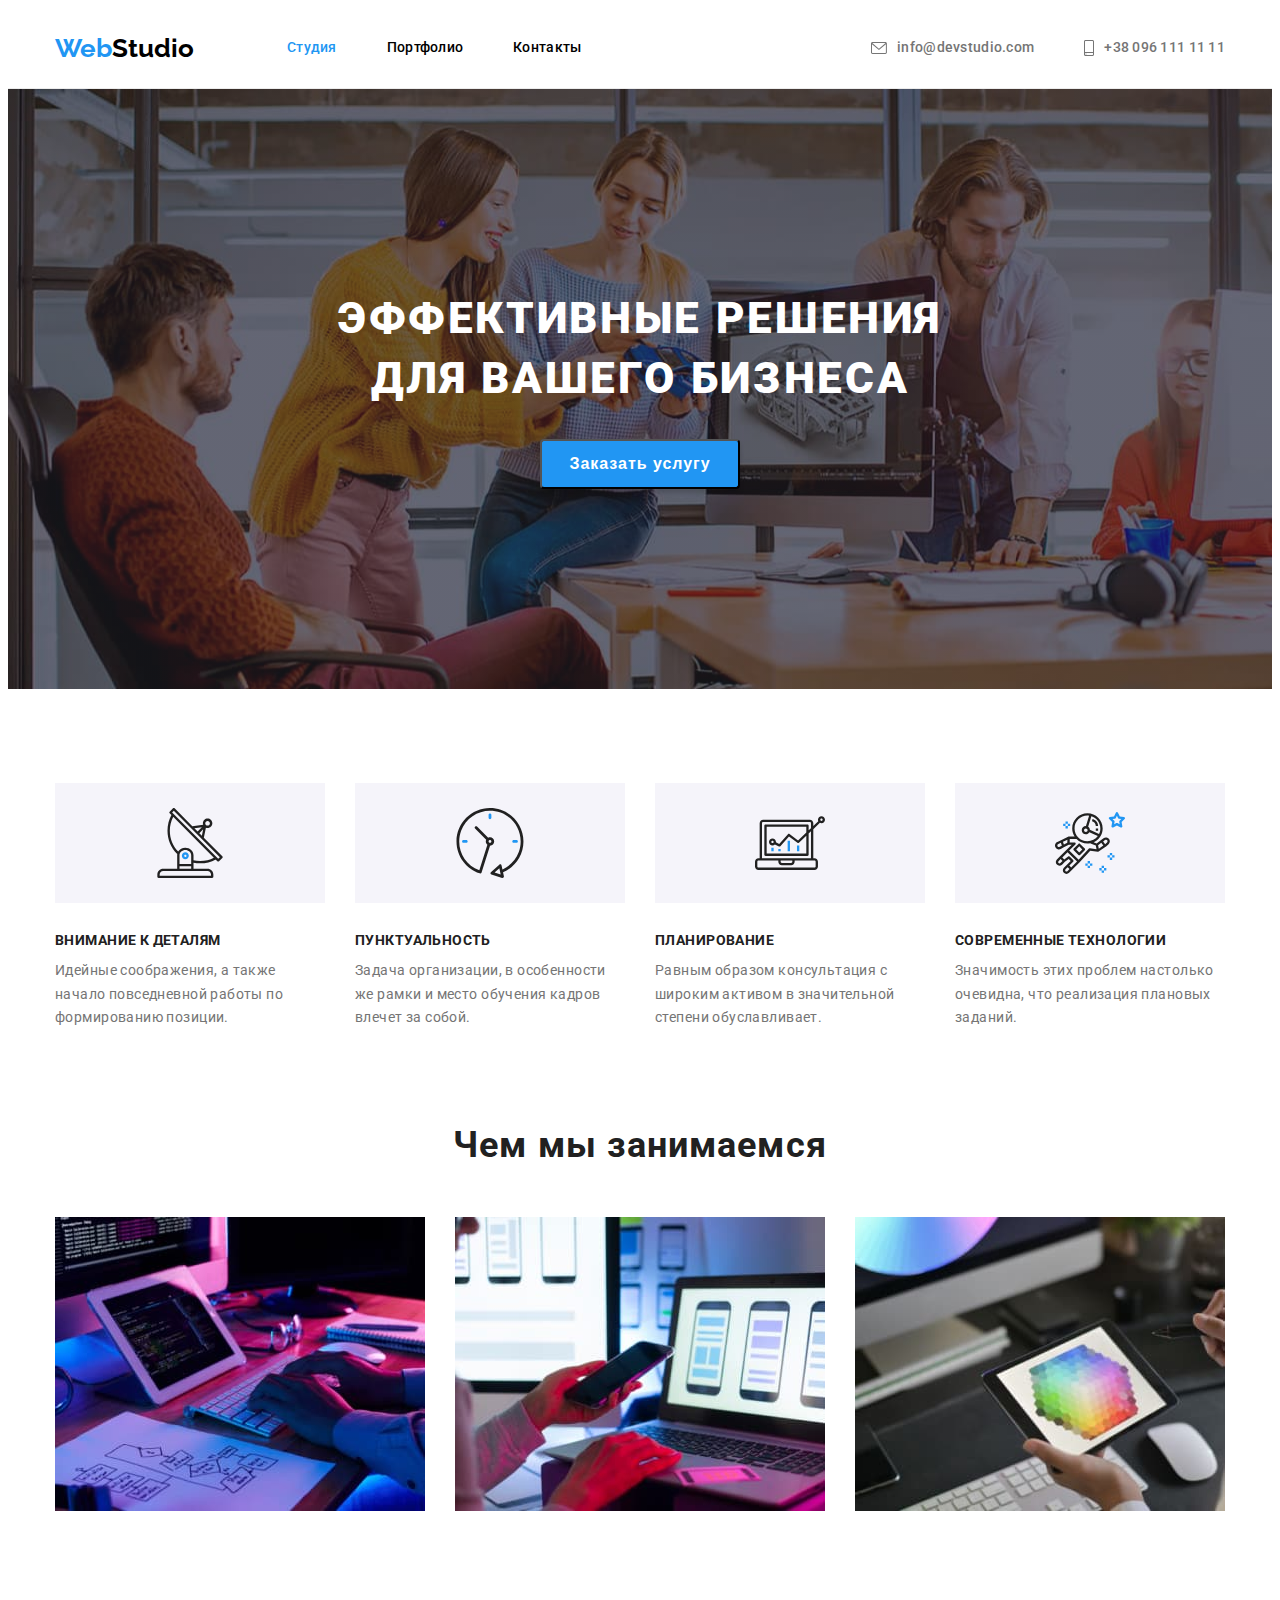
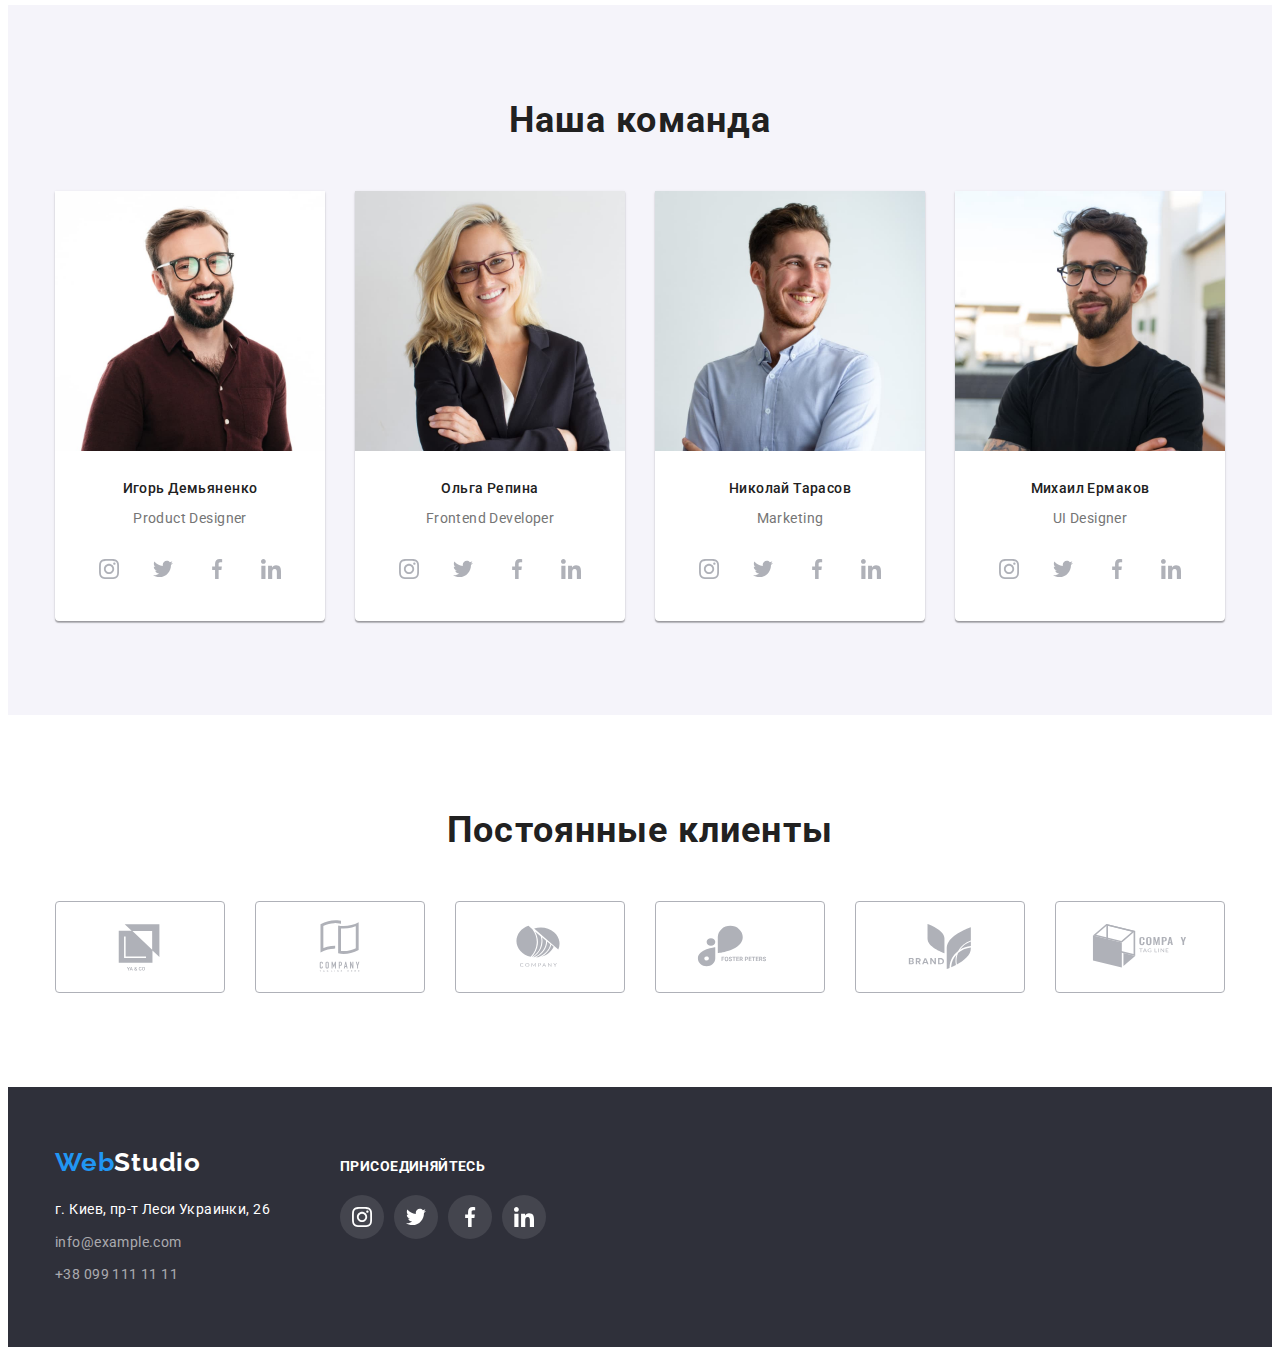
==== index.html @ 381bd341 "1" ====
<!DOCTYPE html>
<html lang="ru">
  <head>
    <meta charset="UTF-8" />
    <meta http-equiv="X-UA-Compatible" content="IE=edge" />
    <meta name="viewport" content="width=device-width, initial-scale=1.0" />
    <title>WebStudio</title>
    <!-- подключение  modern-normalize -->
    <link
      rel="stylesheet"
      href="https://cdnjs.cloudflare.com/ajax/libs/modern-normalize/1.1.0/modern-normalize.min.css"
      integrity="sha512-wpPYUAdjBVSE4KJnH1VR1HeZfpl1ub8YT/NKx4PuQ5NmX2tKuGu6U/JRp5y+Y8XG2tV+wKQpNHVUX03MfMFn9Q=="
      crossorigin="anonymous"
      referrerpolicy="no-referrer"
    />
    <!-- подключение css -->
    <link rel="stylesheet" href="./css/styles.css" />
    <!-- подключение шрифтов -->
    <link rel="preconnect" href="https://fonts.googleapis.com" />
    <link rel="preconnect" href="https://fonts.gstatic.com" crossorigin />
    <link
      href="https://fonts.googleapis.com/css2?family=Raleway:wght@700&family=Roboto:wght@400;500;700;900&display=swap"
      rel="stylesheet"
    />
  </head>
  <body>
    <!--Верхняя линия-->
    <header class="header">
      <div class="container">
        <nav class="header-nav">
          <a href="" class="header-logo link"><span class="header-web">Web</span>Studio</a>
          <ul class="list header-list">
            <li class="header-item">
              <a href="./index.html" class="link header-link current">Студия</a>
            </li>
            <li class="header-item">
              <a href="./portfolio.html" class="link header-link">Портфолио</a>
            </li>
            <li class="header-item">
              <a href="" class="link header-link">Контакты</a>
            </li>
          </ul>
        </nav>
        <!-- <div class="header-contact-list"> -->
        <ul class="header-list list header-contact-list">
          <li class="contact-item">
            <a href="mailto:info@devstudio.com" class="link header-contact">
              <svg class="tel-svg" width="16" height="12">
                <use href="./imeges/icons.svg#icon-envelope"></use>
              </svg>
              info@devstudio.com</a
            >
          </li>
          <li class="contact-item">
            <a href="tel:+380961111111" class="link header-contact">
              <svg class="tel-svg" width="10" height="16">
                <use href="./imeges/icons.svg#icon-smartphone"></use>
              </svg>
              +38 096 111 11 11</a
            >
          </li>
        </ul>
        <!-- </div> -->
      </div>
    </header>
    <main>
      <!--Герой-->
      <section class="hero">
        <div class="container">
          <h1 class="hero-title">Эффективные решения для вашего бизнеса</h1>
          <button type="button" class="button">Заказать услугу</button>
        </div>
      </section>

      <!--Принципы работы-->
      <section class="work-principles">
        <div class="container">
          <h2 class="section-title visually-hidden">Принципы работы</h2>
          <ul class="list">
            <li class="principles-item">
              <div class="principles-icon-box">
                <svg width="70" height="70">
                  <use href="./imeges/icons.svg#icon-antenna"></use>
                </svg>
              </div>
              <h3 class="secondary-title">Внимание к деталям</h3>
              <p class="section-text">
                Идейные соображения, а также начало повседневной работы по формированию позиции.
              </p>
            </li>
            <li class="principles-item">
              <div class="principles-icon-box">
                <svg width="70" height="70">
                  <use href="./imeges/icons.svg#icon-clock"></use>
                </svg>
              </div>
              <h3 class="secondary-title">Пунктуальность</h3>
              <p class="section-text">
                Задача организации, в особенности же рамки и место обучения кадров влечет за собой.
              </p>
            </li>
            <li class="principles-item">
              <div class="principles-icon-box">
                <svg width="70" height="70">
                  <use href="./imeges/icons.svg#icon-diagram"></use>
                </svg>
              </div>
              <h3 class="secondary-title">Планирование</h3>
              <p class="section-text">
                Равным образом консультация с широким активом в значительной степени обуславливает.
              </p>
            </li>
            <li class="principles-item">
              <div class="principles-icon-box">
                <svg width="70" height="70">
                  <use href="./imeges/icons.svg#icon-astronaut"></use>
                </svg>
              </div>
              <h3 class="secondary-title">Современные технологии</h3>
              <p class="section-text">
                Значимость этих проблем настолько очевидна, что реализация плановых заданий.
              </p>
            </li>
          </ul>
        </div>
      </section>
      <!--Чем мы занимаемся-->
      <section class="activity">
        <div class="container">
          <h2 class="section-title">Чем мы занимаемся</h2>
          <ul class="list">
            <li class="activity-item">
              <img src="./imeges/box1.jpg" alt="Разработка сайтов" width="370" />
            </li>
            <li class="activity-item">
              <img src="./imeges/box2.jpg" alt="Оптимизация" width="370" />
            </li>
            <li class="activity-item">
              <img src="./imeges/box3.jpg" alt="Подбор цвета" width="370" />
            </li>
          </ul>
        </div>
      </section>
      <!--Наша команда-->
      <section class="team">
        <div class="container">
          <h2 class="section-title">Наша команда</h2>
          <ul class="list team-list">
            <li class="team-item">
              <img
                src="./imeges/img_igor.jpg"
                alt="Игорь Демьяненко"
                class="team-img"
                width="270"
              />
              <div class="team-text">
                <h3 class="secondary-title">Игорь Демьяненко</h3>
                <p class="section-text">Product Designer</p>
                <ul class="list social-list">
                  <li class="social-item">
                    <a href="" class="link social-link">
                      <svg class="svg-social" width="20" height="20">
                        <use href="./imeges/icons.svg#icon-instagram"></use>
                      </svg>
                    </a>
                  </li>
                  <li class="social-item">
                    <a href="" class="link social-link">
                      <svg class="svg-social" width="20" height="20">
                        <use href="./imeges/icons.svg#icon-twitter"></use>
                      </svg>
                    </a>
                  </li>
                  <li class="social-item">
                    <a href="" class="link social-link">
                      <svg class="svg-social" width="20" height="20">
                        <use href="./imeges/icons.svg#icon-facebook"></use>
                      </svg>
                    </a>
                  </li>
                  <li class="social-item">
                    <a href="" class="link social-link">
                      <svg class="svg-social" width="20" height="20">
                        <use href="./imeges/icons.svg#icon-linkedin"></use>
                      </svg>
                    </a>
                  </li>
                </ul>
              </div>
              <div class="social-wrap">
                
              </div>
            </li>
            <li class="team-item">
              <img src="./imeges/img_olga.jpg" alt="Ольга Репина" class="team-img" width="270" />
              <div class="team-text">
                <h3 class="secondary-title">Ольга Репина</h3>
                <p class="section-text">Frontend Developer</p>
                <ul class="list social-list">
                  <li class="social-item">
                    <a href="" class="link social-link">
                      <svg class="svg-social" width="20" height="20">
                        <use href="./imeges/icons.svg#icon-instagram"></use>
                      </svg>
                    </a>
                  </li>
                  <li class="social-item">
                    <a href="" class="link social-link">
                      <svg class="svg-social" width="20" height="20">
                        <use href="./imeges/icons.svg#icon-twitter"></use>
                      </svg>
                    </a>
                  </li>
                  <li class="social-item">
                    <a href="" class="link social-link">
                      <svg class="svg-social" width="20" height="20">
                        <use href="./imeges/icons.svg#icon-facebook"></use>
                      </svg>
                    </a>
                  </li>
                  <li class="social-item">
                    <a href="" class="link social-link">
                      <svg class="svg-social" width="20" height="20">
                        <use href="./imeges/icons.svg#icon-linkedin"></use>
                      </svg>
                    </a>
                  </li>
                </ul>
              </div>
              <!-- <div class="social-wrap"> -->
                
              <!-- </div> -->
            </li>
            <li class="team-item">
              <img
                src="./imeges/img_nikolay.jpg"
                alt="Николай Тарасов"
                class="team-img"
                width="270"
              />
              <div class="team-text">
                <h3 class="secondary-title">Николай Тарасов</h3>
                <p class="section-text">Marketing</p>
                <ul class="list social-list">
                  <li class="social-item">
                    <a href="" class="link social-link">
                      <svg class="svg-social" width="20" height="20">
                        <use href="./imeges/icons.svg#icon-instagram"></use>
                      </svg>
                    </a>
                  </li>
                  <li class="social-item">
                    <a href="" class="link social-link">
                      <svg class="svg-social" width="20" height="20">
                        <use href="./imeges/icons.svg#icon-twitter"></use>
                      </svg>
                    </a>
                  </li>
                  <li class="social-item">
                    <a href="" class="link social-link">
                      <svg class="svg-social" width="20" height="20">
                        <use href="./imeges/icons.svg#icon-facebook"></use>
                      </svg>
                    </a>
                  </li>
                  <li class="social-item">
                    <a href="" class="link social-link">
                      <svg class="svg-social" width="20" height="20">
                        <use href="./imeges/icons.svg#icon-linkedin"></use>
                      </svg>
                    </a>
                  </li>
                </ul>
              </div>
              <!-- <div class="social-wrap"> -->
                
              <!-- </div> -->
            </li>
            <li class="team-item">
              <img
                src="./imeges/img_mihail.jpg"
                alt="Михаил Ермаков"
                class="team-img"
                width="270"
              />
              <div class="team-text">
                <h3 class="secondary-title">Михаил Ермаков</h3>
                <p class="section-text">UI Designer</p>
                <ul class="list social-list">
                  <li class="social-item">
                    <a href="" class="link social-link">
                      <svg class="svg-social" width="20" height="20">
                        <use href="./imeges/icons.svg#icon-instagram"></use>
                      </svg>
                    </a>
                  </li>
                  <li class="social-item">
                    <a href="" class="link social-link">
                      <svg class="svg-social" width="20" height="20">
                        <use href="./imeges/icons.svg#icon-twitter"></use>
                      </svg>
                    </a>
                  </li>
                  <li class="social-item">
                    <a href="" class="link social-link">
                      <svg class="svg-social" width="20" height="20">
                        <use href="./imeges/icons.svg#icon-facebook"></use>
                      </svg>
                    </a>
                  </li>
                  <li class="social-item">
                    <a href="" class="link social-link">
                      <svg class="svg-social" width="20" height="20">
                        <use href="./imeges/icons.svg#icon-linkedin"></use>
                      </svg>
                    </a>
                  </li>
                </ul>
              </div>
              <!-- <div class="social-wrap"> -->
                
              <!-- </div> -->
            </li>
          </ul>
        </div>
      </section>

      <!-- Постоянные клиенты -->

      <section class="clients">
        <div class="container">
        <h2 class="section-title">Постоянные клиенты</h3>
          <ul class="clients-list list">
            <li class="clients-item">
            <a href="" class="link clients-link">
              <svg class="clients-icon" width="106" height="60">
                <use href='./imeges/icons.svg#icon-logo1'></use>

              </svg>
            </a>
          </li>
          <li class="clients-item">
            <a href="" class="link clients-link">
              <svg class="clients-icon" width="106" height="60">
                <use href='./imeges/icons.svg#icon-logo2'></use>

              </svg>
            </a>
          </li>
          <li class="clients-item">
            <a href="" class="link clients-link">
              <svg class="clients-icon" width="106" height="60">
                <use href='./imeges/icons.svg#icon-logo3'></use>

              </svg>
            </a>
          </li>
          <li class="clients-item">
            <a href="" class="link clients-link">
              <svg class="clients-icon" width="106" height="60">
                <use href='./imeges/icons.svg#icon-logo4'></use>

              </svg>
            </a>
          </li>
          <li class="clients-item">
            <a href="" class="link clients-link">
              <svg class="clients-icon" width="106" height="60">
                <use href='./imeges/icons.svg#icon-logo5'></use>

              </svg>
            </a>
          </li>
          <li class="clients-item">
            <a href="" class="link clients-link">
              <svg class="clients-icon" width="106" height="60">
                <use href='./imeges/icons.svg#icon-logo6'></use>

              </svg>
            </a>
          </li>
        </ul>
      </div>
        </section>
    </main>


    <!--Футер-->
    <footer class="footer">
      <div class="container">
        <div>
        <a href="" class="footer-logo link"><span class="header-web">Web</span>Studio</a>
        <address class="footer-address">
          <ul class="list">
            <li class="footer-item">
              <a
                class="link footer-address"
                href="https://goo.gl/maps/mXZvtL3YNKknpCyy6"
                target="_blank"
                rel="noopener noreferrer"
                >г. Киев, пр-т Леси Украинки, 26</a
              >
            </li>
            <li class="footer-item">
              <a href="mailto:info@example.com" class="link footer-contact">info@example.com</a>
            </li>
            <li class="footer-item">
              <a href="tel:+380991111111" class="link footer-contact">+38 099 111 11 11</a>
            </li>
          </ul>
        </address>
        </div>
        <div class="footer-social">
          <h3 class="secondary-title">присоединяйтесь</h3>
          <ul class="list footer-social-list">
            <li class="footer-social-item">
              <a href="" class="footer-social-link link">
                <svg class="footer-svg" width="20" height="20" >
                  <use href="./imeges/icons.svg#icon-instagram">
                  </use>
                </svg>
              </a>
            </li>
            <li class="footer-social-item">
              <a href="" class="footer-social-link link">
                <svg class="footer-svg" width="20" height="20" >
                  <use href="./imeges/icons.svg#icon-twitter">
                  </use>
                </svg>
              </a>
            </li>
            <li class="footer-social-item">
              <a href="" class="footer-social-link link">
                <svg class="footer-svg" width="20" height="20" >
                  <use href="./imeges/icons.svg#icon-facebook">
                  </use>
                </svg>
              </a>
            </li>
            <li class="footer-social-item">
              <a href="" class="footer-social-link link">
                <svg class="footer-svg" width="20" height="20" >
                  <use href="./imeges/icons.svg#icon-linkedin">
                  </use>
                </svg>
              </a>
            </li>
          </ul>
        </div>
      </div>
    </footer>
  </body>
</html>
---- css/styles.css ----
* {
  box-sizing: border-box;
}

:root {
  --title-color-text: #212121;
  --primery-color-text: #757575;
  --color-prime: #000000;
  --color-hover: #2196f3;
}

body {
  font-family: 'Roboto', sans-serif;
}

p,
h1,
h2,
h3,
h4,
h5,
h6 {
  margin: 0;
}

ul {
  margin: 0;
  padding: 0;
}

button {
  cursor: pointer;
}

img {
  display: block;
}

.list {
  list-style: none;
}

.link {
  text-decoration: none;
}

.visually-hidden {
  position: absolute;
  white-space: nowrap;
  width: 1px;
  height: 1px;
  overflow: hidden;
  border: 0;
  padding: 0;
  clip: rect(0 0 0 0);
  clip-path: inset(50%);
  margin: -1px;
}

.container {
  width: 1200px;
  padding-left: 15px;
  padding-right: 15px;
  margin: 0 auto;
  /* outline: 2px solid red; */
}

/* Цвет заголовка секции  #757575  */
/* Цвет дополнительного текста #212121 */
/* Цвет фона белый  */

.list {
  list-style: none;
}
.link {
  text-decoration: none;
}
/* ----------------------------header------------------ */
.header .container {
  display: flex;
  align-items: center;
}
.header {
  border-bottom: 1px solid #ececec;
}
.header-nav {
  display: flex;
  align-items: center;
}
.header-nav .header-logo {
  margin-right: 93px;
  font-family: 'Raleway', sans-serif;
  font-weight: 700;
  font-size: 26px;
  line-height: 1.19;
  color: var(--color-prime);
}
.header-web {
  color: #2196f3;
}
.header-list {
  display: flex;
  font-weight: 500;
  font-size: 14px;
  line-height: 1.14;
  letter-spacing: 0.02em;
}
.header-item:not(:last-child) {
  margin-right: 50px;
}
.tel-svg {
  margin-right: 10px;
  align-items: center;
}
.header-contact {
  display: flex;
  align-items: center;
  color: var(--primery-color-text);
  font-weight: 500;
  font-size: 14px;
  line-height: 1.14;
  letter-spacing: 0.02em;
  fill: #757575;
  padding-top: 32px;
  padding-bottom: 32px;
}
.header-contact-list {
  display: flex;
  margin-left: auto;
  align-items: center;
}
.contact-item:nth-child(1) {
  margin-right: 50px;
}
.header-nav .header-list .current {
  color: var(--color-hover);
}
.header-link {
  display: block;
  padding-top: 32px;
  padding-bottom: 32px;
  color: var(--color-prime);
}
.header-link:hover,
.header-link:focus,
.header-contact:hover,
.header-contact:focus,
.tel-svg:hover {
  color: var(--color-hover);
  fill: var(--color-hover);
}

/*------------------------ HERO---------------- */
.hero {
  max-width: 1600px;
  /* background-color: #2f303a; */
  padding-top: 200px;
  padding-bottom: 200px;
  text-align: center;
  margin: 0 auto;
  /* background: rgba(47, 48, 58, 0.4); */
  background-image: linear-gradient(to top, rgba(47, 48, 58, 0.4), rgba(47, 48, 58, 0.4)),
    url(../imeges/Img.jpg);
}

.hero .hero-title {
  color: white;
  font-family: Roboto;
  font-weight: 900;
  font-size: 44px;
  line-height: 1.36;
  letter-spacing: 0.06em;
  text-transform: uppercase;
  text-align: center;
  margin: 0 auto 30px auto;
  max-width: 696px;
}

.button {
  box-shadow: 0px 4px 4px rgba(0, 0, 0, 0.15);
  border-radius: 4px;
  width: 200px;
  height: 50px;
  color: white;
  background-color: var(--color-hover);
  font-weight: 700;
  font-size: 16px;
  line-height: 1.875;
  letter-spacing: 0.06em;
}
.hero .button:hover,
.hero .button:focus {
  background-color: #188ce8;
}

/* ---------------------SECTION--------------- */
.section-title {
  color: var(--title-color-text);
  font-weight: 700;
  font-size: 36px;
  line-height: 1.17;
  letter-spacing: 0.03em;
  text-align: center;
  margin-bottom: 50px;
}
.work-principles .secondary-title {
  font-weight: 700;
  text-transform: uppercase;
  margin-bottom: 10px;
}
.secondary-title {
  color: var(--title-color-text);
  font-weight: 500;
  font-size: 14px;
  line-height: 1.14;
  letter-spacing: 0.03em;
  /* text-transform: uppercase; */
}
.section-text {
  color: var(--primery-color-text);
  font-weight: 400;
  font-size: 14px;
  line-height: 1.71;
  letter-spacing: 0.03em;
}

/* ----------------Принципы работы----------- */
.work-principles {
  padding-top: 94px;
}
.principles-icon-box {
  display: flex;
  align-items: center;
  justify-content: center;
  width: 270px;
  height: 120px;
  background-color: #f5f4fa;
  /* text-align: center;
  padding-top: 25px;
  padding-bottom: 25px; */
  /* filter: drop-shadow(0px 4px 4px rgba(0, 0, 0, 0.25)); */
  margin-bottom: 30px;
}

.work-principles .list {
  display: flex;
  margin-right: -30px;
}
.activity .section-title {
  margin-bottom: 50px;
}
.principles-item {
  width: 270px;
  margin-right: 30px;
}
/* ------------Чем мы занимаемся----------- */
.activity {
  padding-top: 94px;
  padding-bottom: 94px;
}
.activity .list {
  display: flex;

  /* margin-right: -30px; */
}
.activity-item:not(:last-child) {
  margin-right: 30px;
}
/* ------------Наша команда----------- */
.team {
  background-color: #f5f4fa;
  padding-top: 94px;
  padding-bottom: 94px;
}
.team .section-title {
  margin-bottom: 50px;
}
.team-list {
  display: flex;
  margin-right: -30px;
}

.team-item {
  margin-right: 30px;
  background-color: #fff;
  /* padding-bottom: 30px; */
  box-shadow: 0px 1px 3px rgba(0, 0, 0, 0.12), 0px 1px 1px rgba(0, 0, 0, 0.14),
    0px 2px 1px rgba(0, 0, 0, 0.2);
  border-radius: 0px 0px 4px 4px;
}
.team-text {
  padding: 30px 20px 30px 20px;
  text-align: center;
}
.team .secondary-title {
  margin-bottom: 10px;
}
.team .section-text {
  margin-bottom: 16px;
  /* text-align: center; */
  /* margin-bottom: 30px; */
}
.social-list {
  display: flex;
  align-items: center;
  justify-content: center;
}

.social-link {
  display: flex;
  align-items: center;
  justify-content: center;
  width: 44px;
  height: 44px;
  color: #afb1b8;
}
.svg-social {
  fill: currentColor;
}

.social-link:hover,
.social-link:focus {
  background-color: var(--color-hover);
  width: 44px;
  height: 44px;
  border-radius: 50%;
  cursor: pointer;
  color: #ffffff;
}

.social-item {
  display: flex;
  align-items: center;
  justify-content: center;
}
.social-item + .social-item {
  margin-left: 10px;
}

/* .social-list {
  display: flex;
  align-items: center;
  justify-content: center;
  /* background-color: #2f303a;} */

/*
.social-link {
  display: block;
  width: 44px;
  height: 44px;
  padding: 12px 12px;
  border-radius: 50%;
}
.svg-social {
  fill: #afb1b8;
}
.social-link:hover,
.social-link:focus,
.svg-social:hover {
  background-color: var(--color-hover);
  fill: var(--color-prime);
} */
/* --------------------Постоянные клиенты #afb1b8 ------------ */
.clients {
  padding-top: 94px;
  padding-bottom: 94px;
}
.clients-list {
  display: flex;
}
.clients-link {
  display: flex;
  align-items: center;
  justify-content: center;
  width: 170px;
  height: 92px;
  border: 1px solid #afb1b8;
  border-radius: 4px;
  color: #afb1b8;
}
.clients-icon {
  fill: currentColor;
}
.clients-item + .clients-item {
  margin-left: 30px;
}
.clients-link:hover {
  color: var(--color-hover);
  /* filter: drop-shadow(0px 4px 4px rgba(0, 0, 0, 0.25)); */
  border: 1px solid #2196f3;
}

/* -------------------- FOOTER------------ */
.footer {
  /* display: flex; */
  /* flex-direction: row; */
  background: #2f303a;
  padding-top: 60px;
  padding-bottom: 60px;
}
.footer .container {
  display: flex;
  align-items: baseline;
}
.footer-logo {
  display: block;
  color: #ffffff;
  font-family: Raleway;
  font-weight: 700;
  font-size: 26px;
  line-height: 1.19;
  letter-spacing: 0.03em;
  margin-bottom: 20px;
}

.footer-address {
  color: #ffffff;
  font-style: normal;
  font-weight: 400;
  font-size: 14px;
  line-height: 1.71;
  letter-spacing: 0.03em;
  /* margin-bottom: 9px; */
}
.footer-item:not(:last-child) {
  margin-bottom: 9px;
}

.footer-contact {
  font-weight: 400;
  font-size: 14px;
  line-height: 1.71;
  letter-spacing: 0.03em;
  color: rgba(255, 255, 255, 0.6);
}
.footer-social {
  margin-left: 70px;
}
.footer-social .secondary-title {
  color: #ffffff;
  font-weight: 700;
  text-transform: uppercase;
  margin-bottom: 20px;
}
.footer-social-list {
  display: flex;
}
.footer-social-link {
  display: flex;
  width: 44px;
  height: 44px;
  background: rgba(255, 255, 255, 0.1);
  border-radius: 50%;
  align-items: center;
  justify-content: center;
  color: #ffffff;
}
.footer-social-item + .footer-social-item {
  margin-left: 10px;
}
.footer-social-link:hover,
.footer-social-link:focus {
  background-color: var(--color-hover);
}
.footer-svg {
  fill: currentColor;
}

/* ------------Portfolio--------- */

/* ---------FILTER BUTTONS------------ */
.gallery {
  padding-top: 94px;
  padding-bottom: 94px;
}

.btn {
  font-family: inherit;
  background-color: #f5f4fa;
  color: var(--title-color-text);
  font-weight: 500;
  font-size: 16px;
  line-height: 1.63;
  letter-spacing: 0.03em;
  border-radius: 4px;
  border: none;
  padding: 6px 22px;
}
.filter-item:not(:last-child) {
  margin-right: 8px;
}
.filter-list {
  display: flex;
  margin-bottom: 50px;
  justify-content: center;
}

.btn:hover,
.btn:focus {
  background-color: var(--color-hover);
  color: #ffffff;
  box-shadow: 0px 3px 1px rgba(0, 0, 0, 0.1), 0px 1px 2px rgba(0, 0, 0, 0.08),
    0px 2px 2px rgba(0, 0, 0, 0.12);
}

/* -----------Галерея----------------- */

.filter-title {
  color: var(--title-color-text);
  font-weight: 700;
  font-size: 18px;
  line-height: 2;
  letter-spacing: 0.06em;

  margin-bottom: 4px;
}
.filter-text {
  color: var(--primery-color-text);
  font-style: 400;
  font-size: 16px;
  line-height: 1.86;
  letter-spacing: 0.03em;
}
.gallery-text {
  padding: 20px 24px;
  border-right: 1px solid #eeeeee;
  border-bottom: 1px solid #eeeeee;
  border-left: 1px solid #eeeeee;
}
.gallery-item {
  margin-right: 30px;
  margin-bottom: 30px;
  background: #ffffff;
  flex-basis: calc((100% - 90px) / 3);
}
.gallery-link {
  display: block;
}
.gallery-link:hover,
.gallery-link:focus {
  box-shadow: 0px 1px 1px rgba(0, 0, 0, 0.12), 0px 4px 4px rgba(0, 0, 0, 0.06),
    1px 4px 6px rgba(0, 0, 0, 0.16);
}
.gallery-list {
  display: flex;
  flex-wrap: wrap;
  margin-right: -30px;
  margin-bottom: -30px;
}
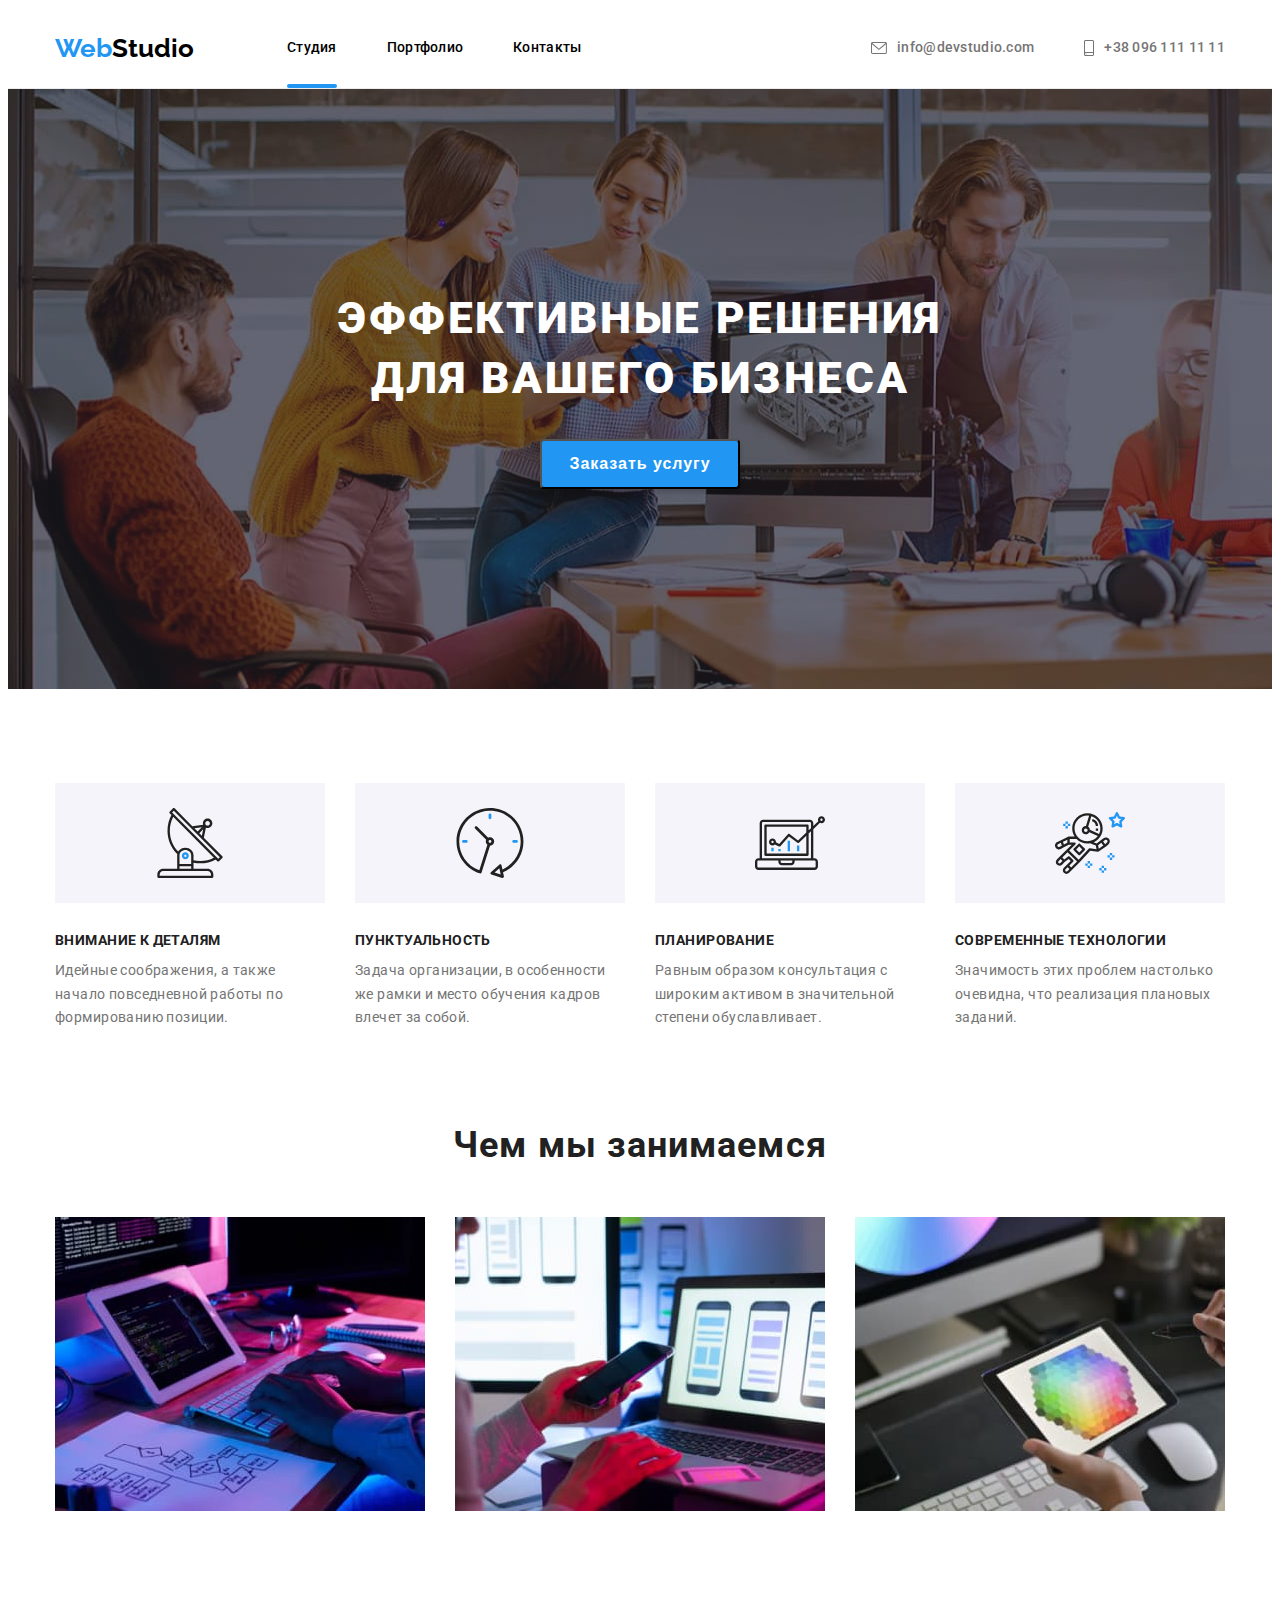
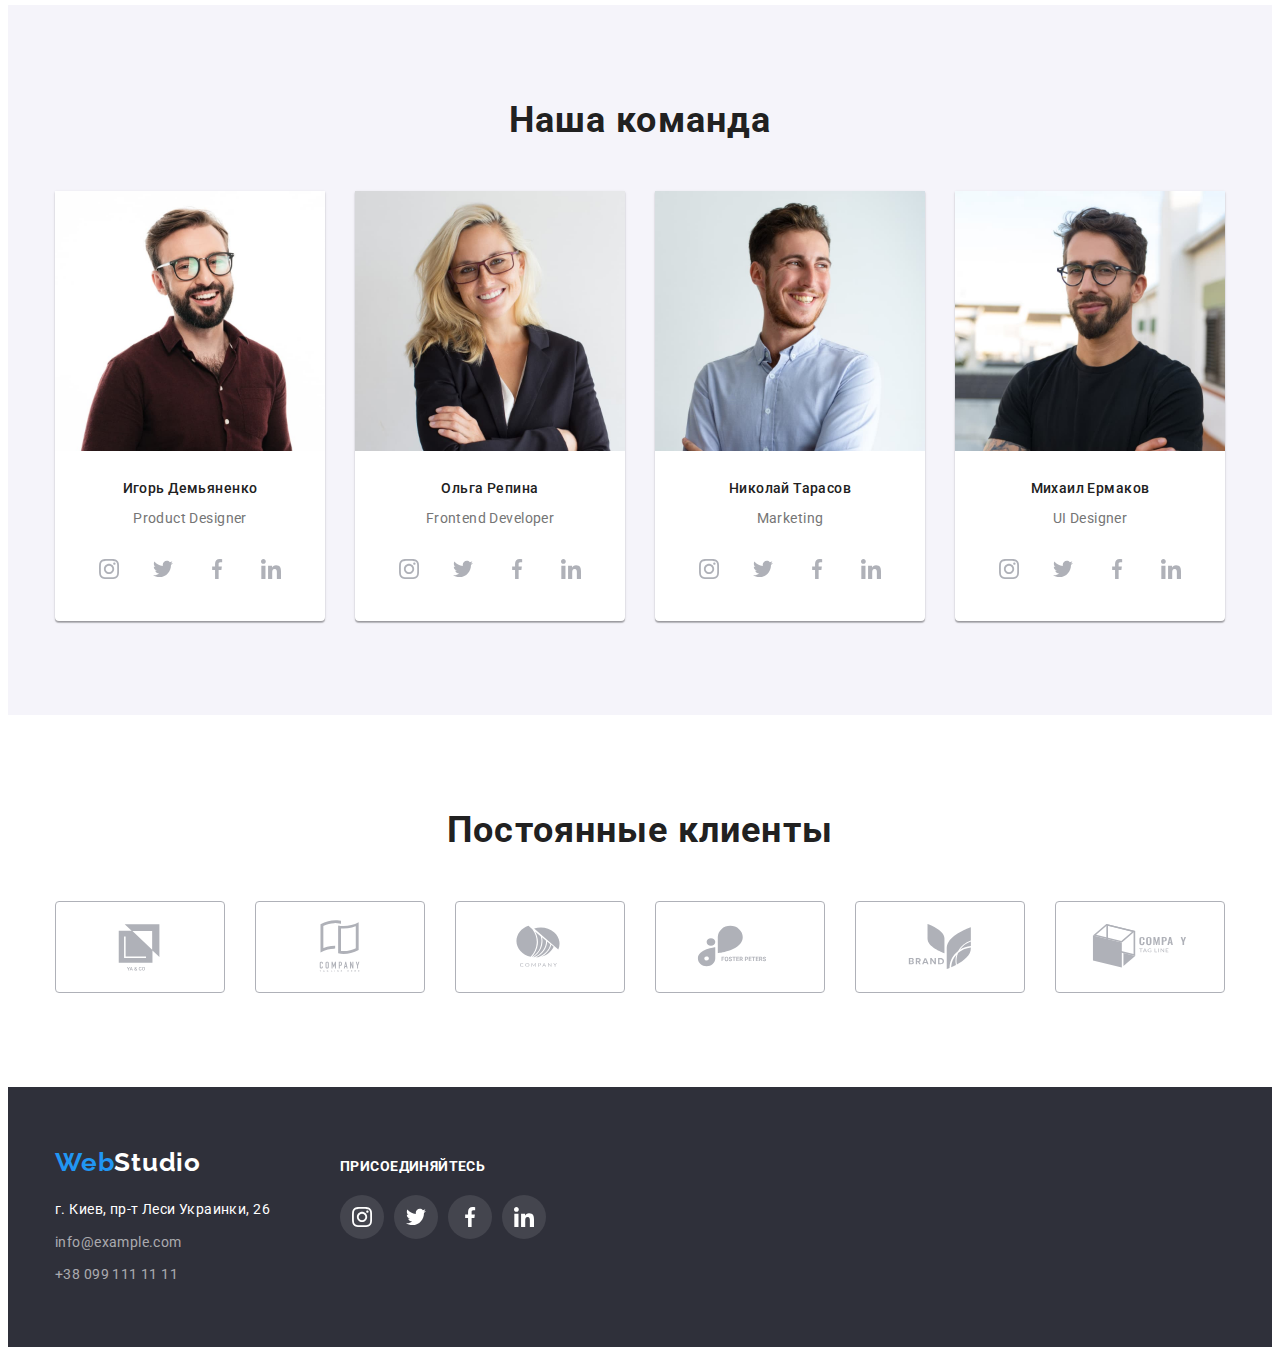
==== commit 94bbd679: "Делает выезжающий текст первой карточки" ====
--- a/index.html
+++ b/index.html
@@ -449,5 +449,6 @@
         </div>
       </div>
     </footer>
+    <script src="./js/modal.js"></script>
   </body>
 </html>
--- a/css/styles.css
+++ b/css/styles.css
@@ -132,8 +132,22 @@
 .contact-item:nth-child(1) {
   margin-right: 50px;
 }
-.header-nav .header-list .current {
+.header-nav .header-list {
   color: var(--color-hover);
+}
+.current {
+  color: var(--color-hover);
+  position: relative;
+}
+.current::after {
+  content: '';
+  width: 100%;
+  height: 4px;
+  background-color: var(--color-hover);
+  border-radius: 2px;
+  position: absolute;
+  left: 0;
+  bottom: 0;
 }
 .header-link {
   display: block;
@@ -533,6 +547,29 @@
   background: #ffffff;
   flex-basis: calc((100% - 90px) / 3);
 }
+.gallery-list-wrap {
+  position: relative;
+  overflow: hidden;
+}
+.gallery-item:hover .gallery-hover-text {
+  transform: translateY(0);
+}
+.gallery-hover-text {
+  position: absolute;
+  height: 100%;
+  top: 0;
+  left: 0;
+  padding: 63px 24px;
+  background-color: rgba(33, 150, 243, 0.9);
+  font-weight: 400;
+  font-size: 18px;
+  line-height: 1.56;
+  letter-spacing: 0.03em;
+  color: #ffffff;
+  transform: translateY(100%);
+  transition: transform 250ms cubic-bezier(0.4, 0, 0.2, 1);
+  /* visibility: hidden; */
+}
 .gallery-link {
   display: block;
 }
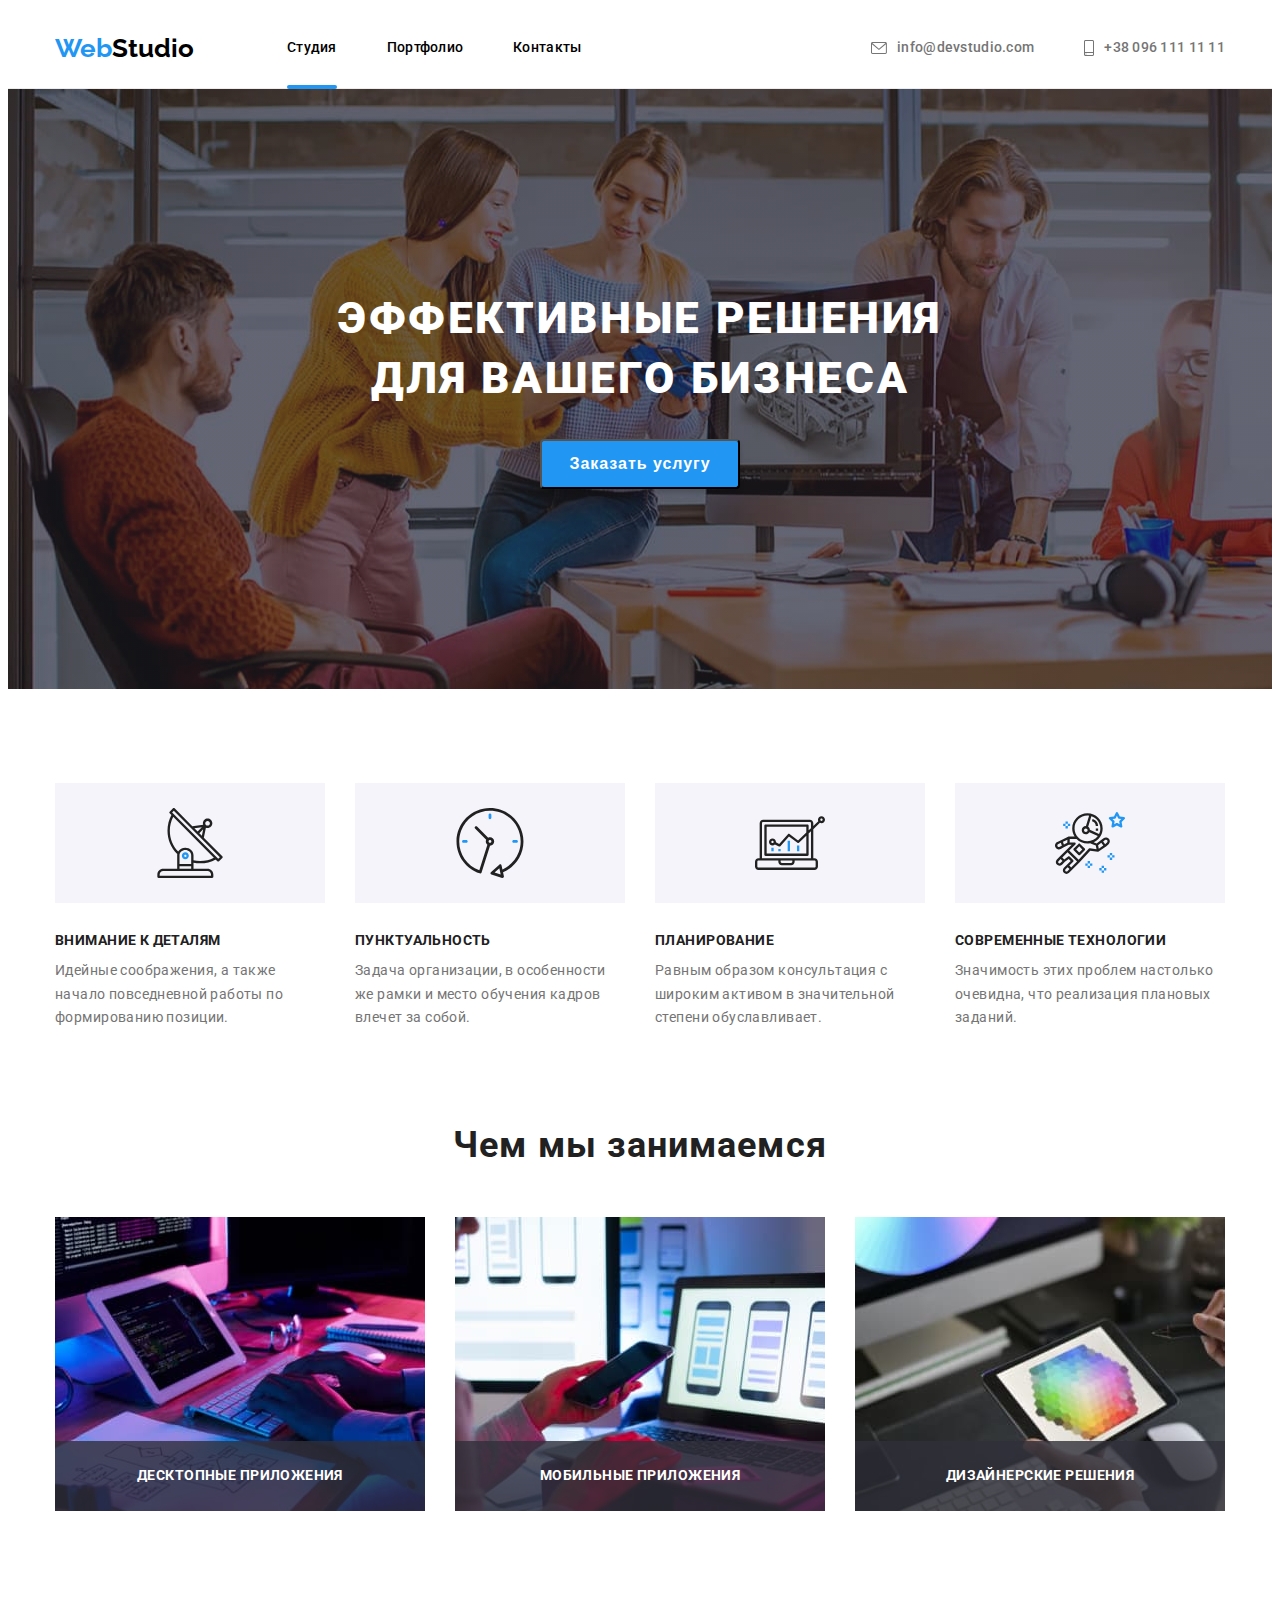
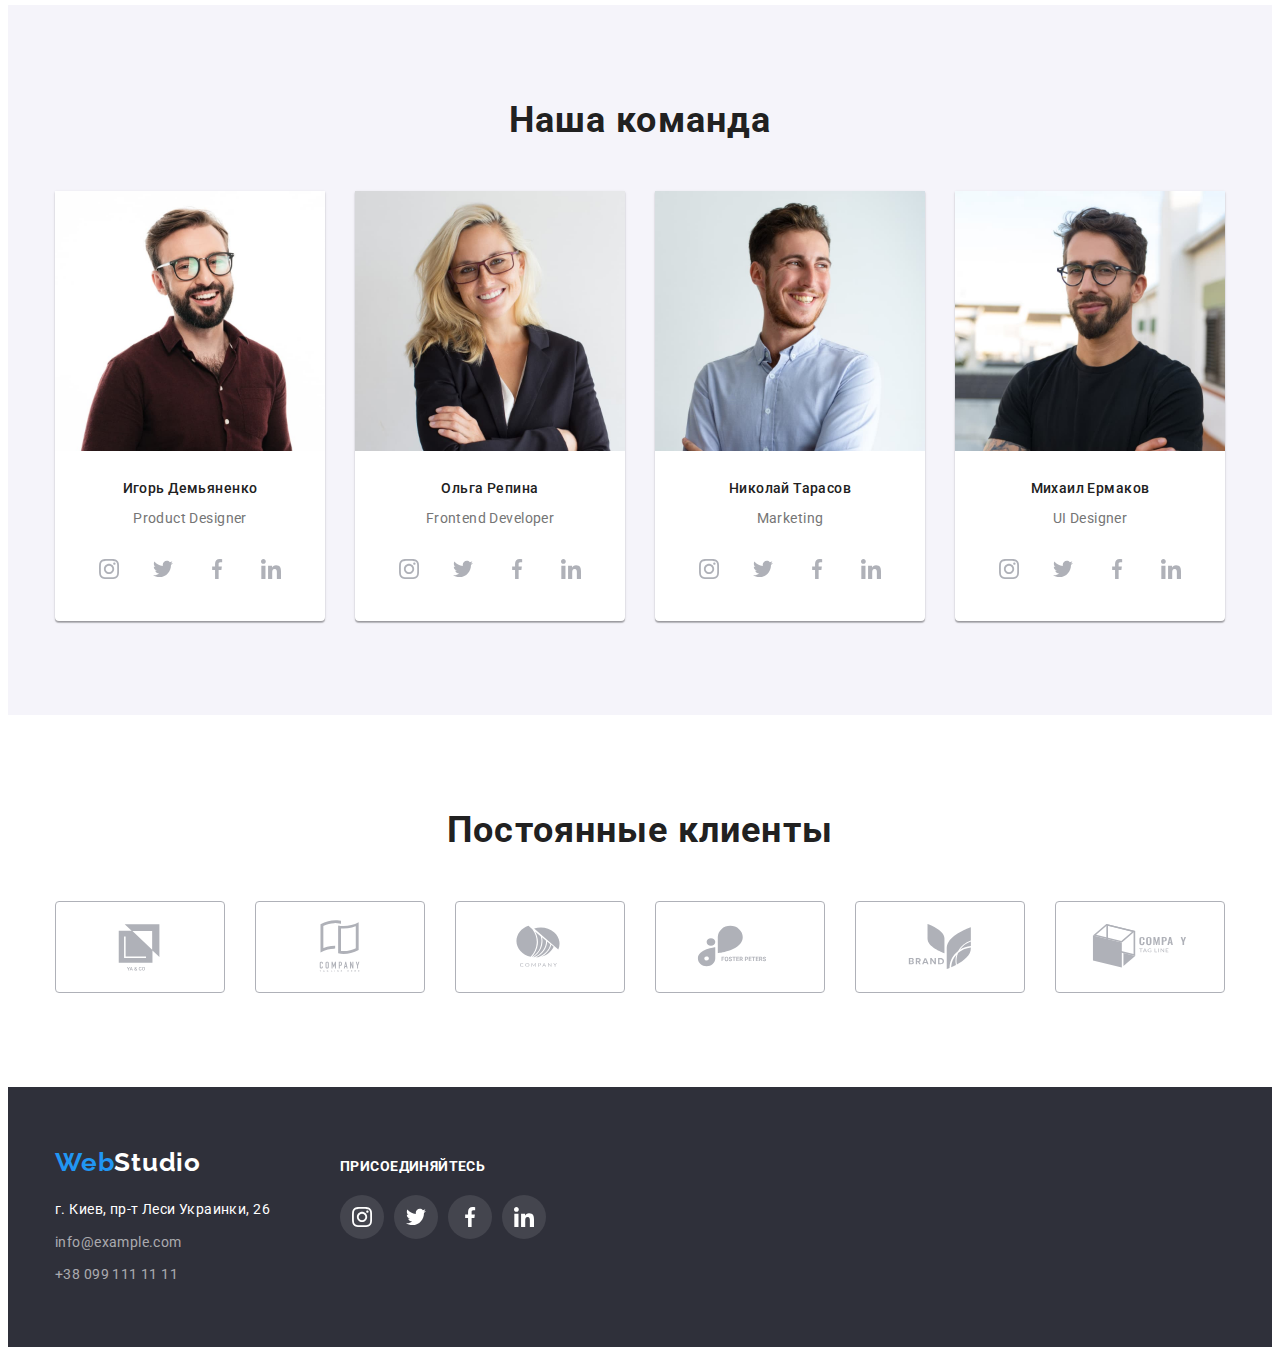
==== commit 8b447ebd: "делает дз без анимации" ====
--- a/index.html
+++ b/index.html
@@ -24,6 +24,17 @@
     />
   </head>
   <body>
+        
+        <!-- <div class="backdrop is-hidden" data-modal>
+          <div class="modal">
+            <button type="button" class="modal-close" data-modal-close>
+              <svg width="18" height="18">
+                <use href="./imeges/icons.svg#icon-close"></use>
+              </svg>
+            </button>
+          </div>
+        </div> -->
+
     <!--Верхняя линия-->
     <header class="header">
       <div class="container">
@@ -68,7 +79,7 @@
       <section class="hero">
         <div class="container">
           <h1 class="hero-title">Эффективные решения для вашего бизнеса</h1>
-          <button type="button" class="button">Заказать услугу</button>
+          <button type="button" class="button" data-modal-open>Заказать услугу</button>
         </div>
       </section>
 
@@ -130,13 +141,22 @@
           <h2 class="section-title">Чем мы занимаемся</h2>
           <ul class="list">
             <li class="activity-item">
+              <div class="activity-wrap">
               <img src="./imeges/box1.jpg" alt="Разработка сайтов" width="370" />
+              <p class="activity-wrap-text">Десктопные приложения</p>
+            </div>
             </li>
             <li class="activity-item">
+              <div class="activity-wrap">
               <img src="./imeges/box2.jpg" alt="Оптимизация" width="370" />
+              <p class="activity-wrap-text">Мобильные приложения</p>
+            </div>
             </li>
             <li class="activity-item">
+              <div class="activity-wrap">
               <img src="./imeges/box3.jpg" alt="Подбор цвета" width="370" />
+              <p class="activity-wrap-text">Дизайнерские решения</p>
+            </div>
             </li>
           </ul>
         </div>
@@ -449,6 +469,18 @@
         </div>
       </div>
     </footer>
+    <div class="backdrop is-hidden" data-modal>
+          <div class="modal">
+            <button type="button" class="modal-close" data-modal-close>
+              <svg width="11" height="11">
+                <use href="./imeges/icons.svg#icon-close"></use>
+              </svg>
+            </button>
+          </div>
+        </div>
+
+
+
     <script src="./js/modal.js"></script>
   </body>
 </html>
--- a/css/styles.css
+++ b/css/styles.css
@@ -147,7 +147,7 @@
   border-radius: 2px;
   position: absolute;
   left: 0;
-  bottom: 0;
+  bottom: -1px;
 }
 .header-link {
   display: block;
@@ -272,6 +272,29 @@
   padding-top: 94px;
   padding-bottom: 94px;
 }
+.activity-wrap {
+  position: relative;
+}
+.activity-wrap-text {
+  display: flex;
+  align-items: center;
+  justify-content: center;
+  position: absolute;
+  bottom: 0;
+  right: 0;
+  width: 100%;
+  padding-top: 27px;
+  padding-bottom: 27px;
+  /* height: 70px; */
+  background: rgba(47, 48, 58, 0.8);
+  font-weight: 700;
+  font-size: 14px;
+  line-height: 1.14;
+  text-align: center;
+  letter-spacing: 0.03em;
+  text-transform: uppercase;
+  color: #ffffff;
+}
 .activity .list {
   display: flex;
 
@@ -566,7 +589,7 @@
   line-height: 1.56;
   letter-spacing: 0.03em;
   color: #ffffff;
-  transform: translateY(100%);
+  transform: translateY(101%);
   transition: transform 250ms cubic-bezier(0.4, 0, 0.2, 1);
   /* visibility: hidden; */
 }
@@ -584,3 +607,44 @@
   margin-right: -30px;
   margin-bottom: -30px;
 }
+
+/* --------------MODAL------------ */
+
+.backdrop {
+  position: fixed;
+  top: 0;
+  width: 100vw;
+  height: 100vh;
+  background-color: rgba(0, 0, 0, 0.2);
+}
+.modal {
+  width: 528px;
+  min-height: 581px;
+  background-color: #fff;
+  border-radius: 4px;
+  box-shadow: 0px 1px 3px rgba(0, 0, 0, 0.12), 0px 1px 1px rgba(0, 0, 0, 0.14),
+    0px 2px 1px rgba(0, 0, 0, 0.2);
+  position: absolute;
+  top: 50%;
+  left: 50%;
+  transform: translate(-50%, -50%);
+}
+
+.modal-close {
+  position: absolute;
+  display: flex;
+  align-items: center;
+  justify-content: center;
+  top: 8px;
+  right: 8px;
+  width: 30px;
+  height: 30px;
+  background: transparent;
+  border-radius: 50%;
+  border: 1px solid rgba(0, 0, 0, 0.1);
+}
+.is-hidden {
+  opacity: 0;
+  pointer-events: none;
+  visibility: hidden;
+}
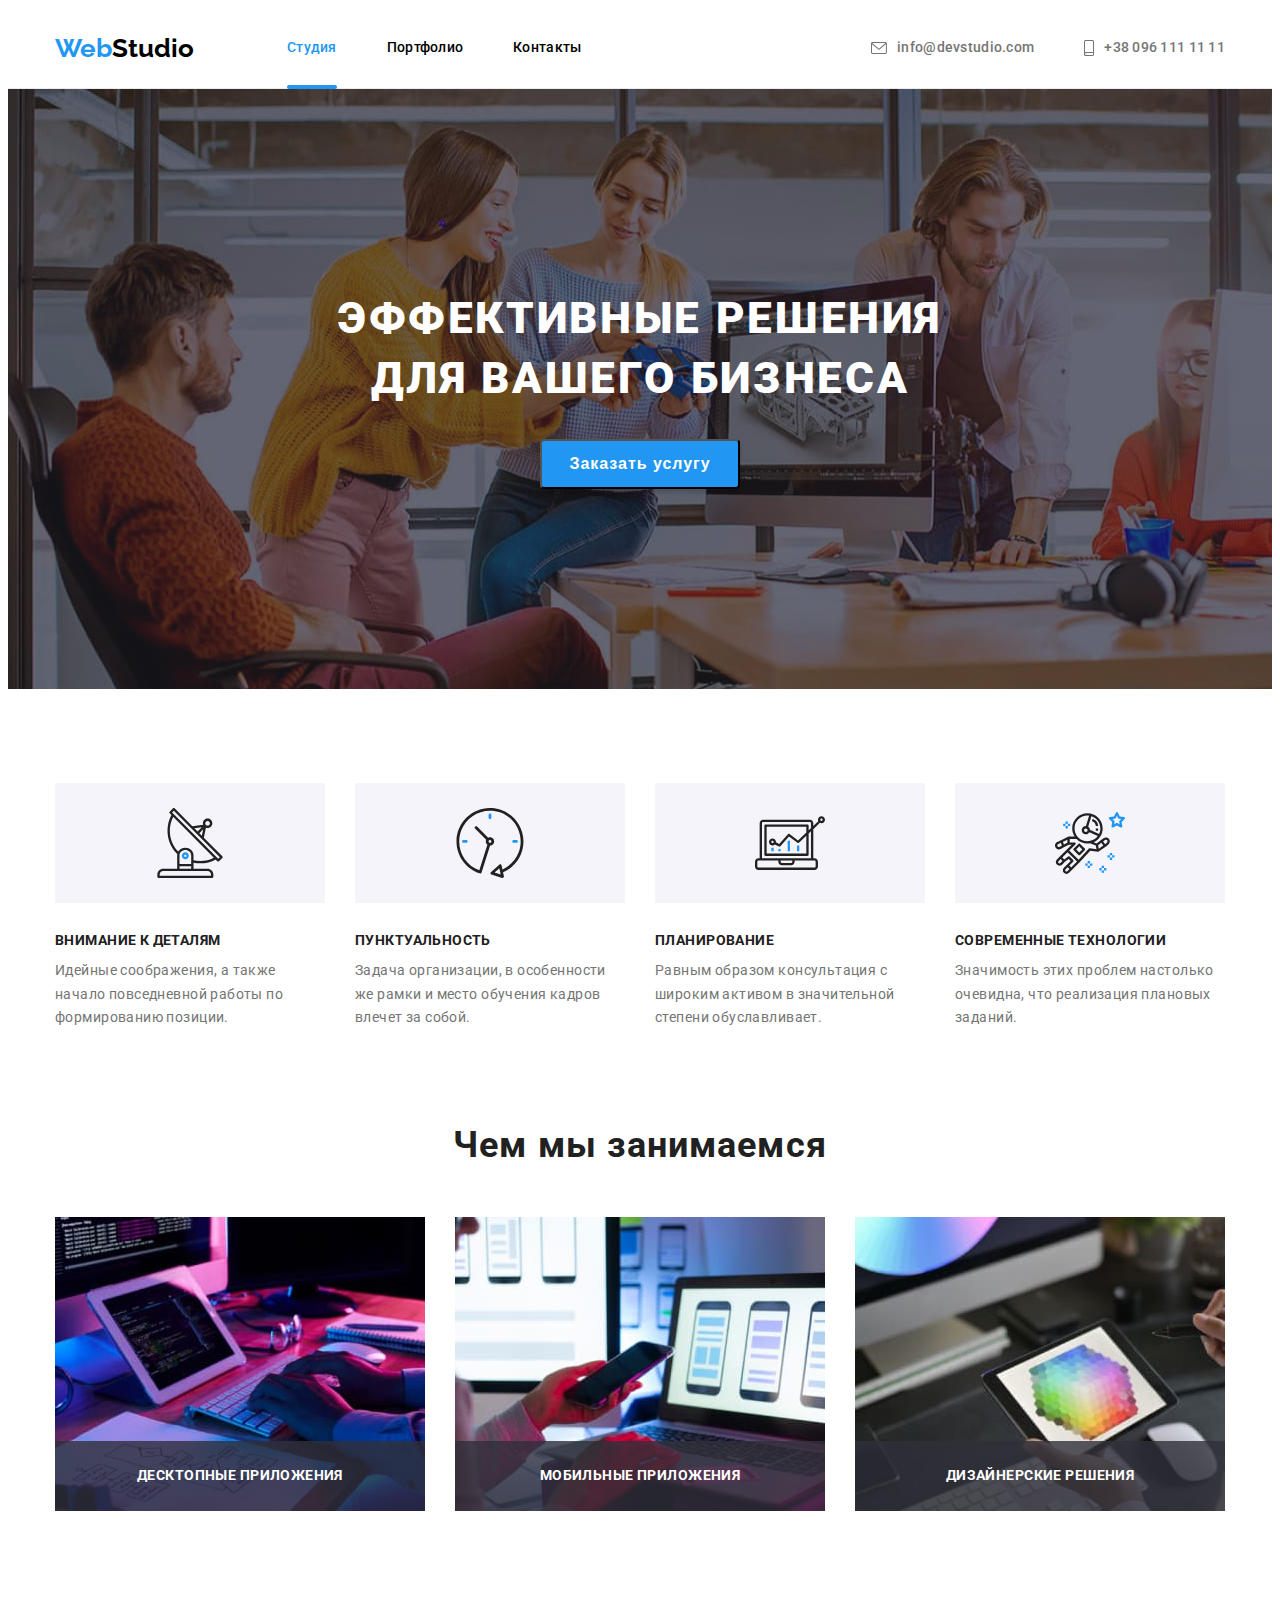
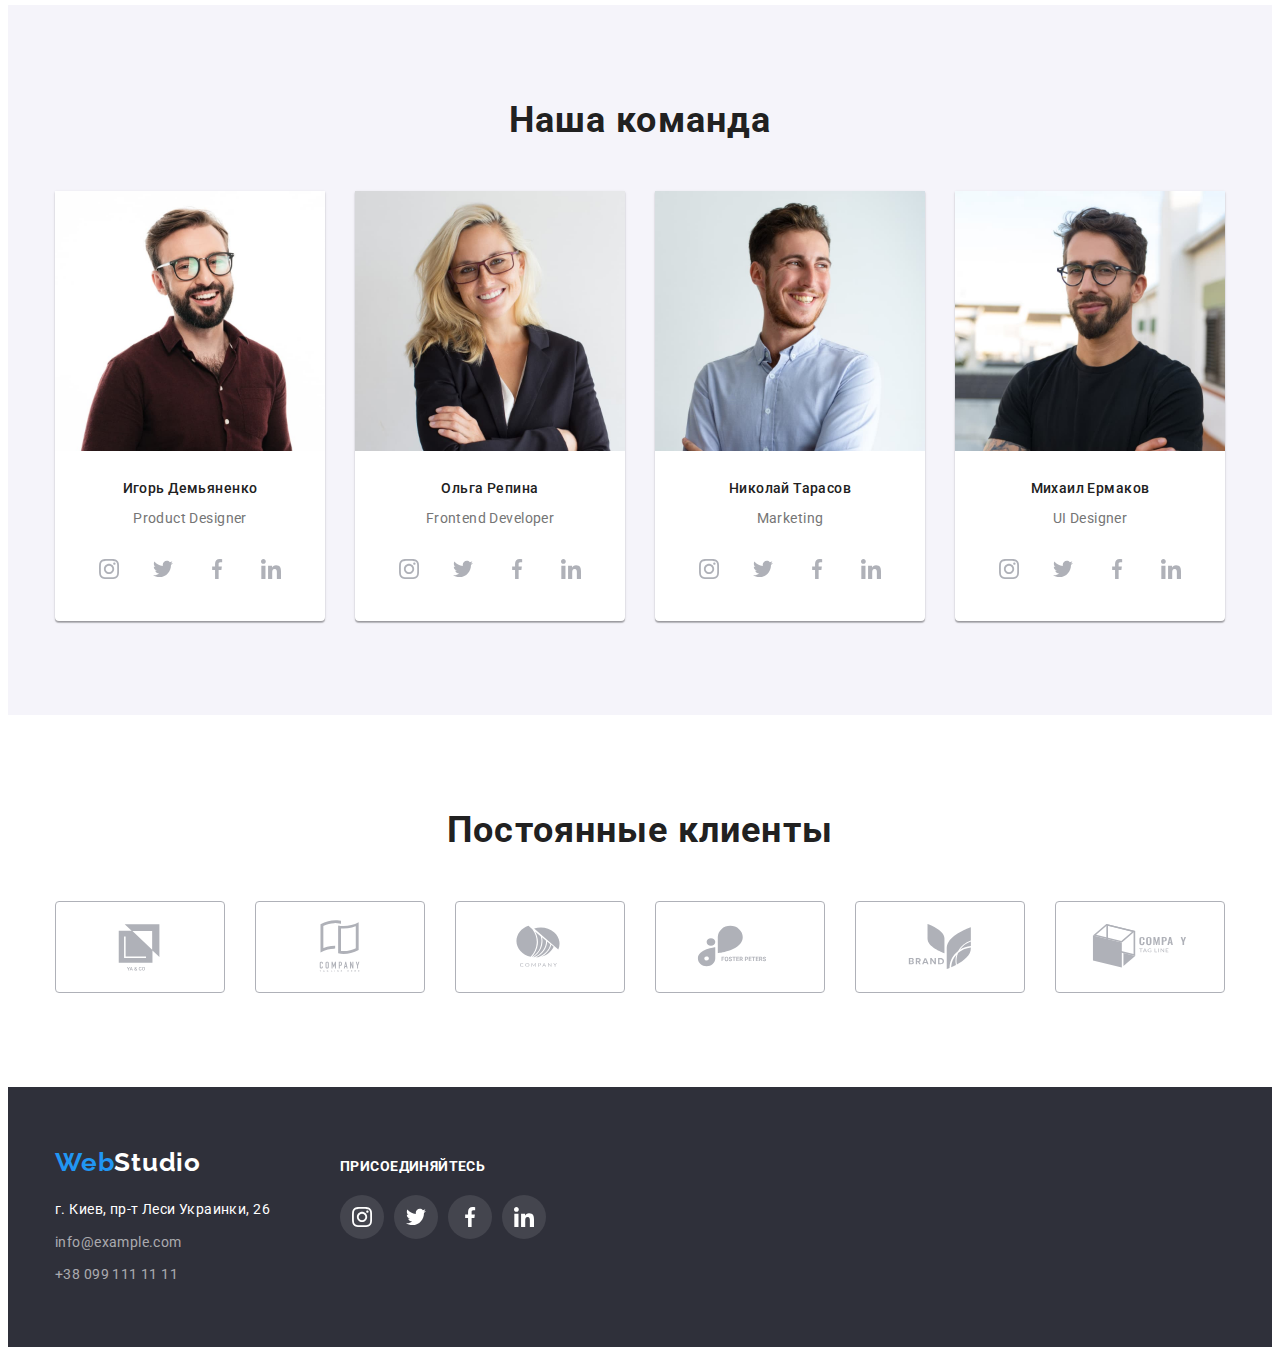
==== commit d884f987: "Добавляет переход на домашнюю страницу по лого" ====
--- a/index.html
+++ b/index.html
@@ -39,7 +39,7 @@
     <header class="header">
       <div class="container">
         <nav class="header-nav">
-          <a href="" class="header-logo link"><span class="header-web">Web</span>Studio</a>
+          <a href="./index.html" class="header-logo link"><span class="header-web">Web</span>Studio</a>
           <ul class="list header-list">
             <li class="header-item">
               <a href="./index.html" class="link header-link current">Студия</a>
@@ -409,7 +409,7 @@
     <footer class="footer">
       <div class="container">
         <div>
-        <a href="" class="footer-logo link"><span class="header-web">Web</span>Studio</a>
+        <a href="./index.html" class="footer-logo link"><span class="header-web">Web</span>Studio</a>
         <address class="footer-address">
           <ul class="list">
             <li class="footer-item">
@@ -471,8 +471,8 @@
     </footer>
     <div class="backdrop is-hidden" data-modal>
           <div class="modal">
-            <button type="button" class="modal-close" data-modal-close>
-              <svg width="11" height="11">
+            <button type="button" class="modal-close button" data-modal-close>
+              <svg width="18" height="18">
                 <use href="./imeges/icons.svg#icon-close"></use>
               </svg>
             </button>
--- a/css/styles.css
+++ b/css/styles.css
@@ -30,6 +30,7 @@
 
 button {
   cursor: pointer;
+  padding: 0;
 }
 
 img {
@@ -123,6 +124,7 @@
   fill: #757575;
   padding-top: 32px;
   padding-bottom: 32px;
+  transition: color 250ms cubic-bezier(0.4, 0, 0.2, 1), fill 250ms cubic-bezier(0.4, 0, 0.2, 1);
 }
 .header-contact-list {
   display: flex;
@@ -134,6 +136,14 @@
 }
 .header-nav .header-list {
   color: var(--color-hover);
+}
+
+.header-link {
+  display: block;
+  padding-top: 32px;
+  padding-bottom: 32px;
+  color: var(--color-prime);
+  transition: color 250ms cubic-bezier(0.4, 0, 0.2, 1);
 }
 .current {
   color: var(--color-hover);
@@ -148,12 +158,6 @@
   position: absolute;
   left: 0;
   bottom: -1px;
-}
-.header-link {
-  display: block;
-  padding-top: 32px;
-  padding-bottom: 32px;
-  color: var(--color-prime);
 }
 .header-link:hover,
 .header-link:focus,
@@ -201,6 +205,7 @@
   font-size: 16px;
   line-height: 1.875;
   letter-spacing: 0.06em;
+  transition: background-color 250ms cubic-bezier(0.4, 0, 0.2, 1);
 }
 .hero .button:hover,
 .hero .button:focus {
@@ -350,6 +355,10 @@
   width: 44px;
   height: 44px;
   color: #afb1b8;
+  border-radius: 50%;
+  background-color: #fff;
+  transition: color 250ms cubic-bezier(0.4, 0, 0.2, 1),
+    background-color 250ms cubic-bezier(0.4, 0, 0.2, 1);
 }
 .svg-social {
   fill: currentColor;
@@ -374,29 +383,6 @@
   margin-left: 10px;
 }
 
-/* .social-list {
-  display: flex;
-  align-items: center;
-  justify-content: center;
-  /* background-color: #2f303a;} */
-
-/*
-.social-link {
-  display: block;
-  width: 44px;
-  height: 44px;
-  padding: 12px 12px;
-  border-radius: 50%;
-}
-.svg-social {
-  fill: #afb1b8;
-}
-.social-link:hover,
-.social-link:focus,
-.svg-social:hover {
-  background-color: var(--color-hover);
-  fill: var(--color-prime);
-} */
 /* --------------------Постоянные клиенты #afb1b8 ------------ */
 .clients {
   padding-top: 94px;
@@ -414,6 +400,7 @@
   border: 1px solid #afb1b8;
   border-radius: 4px;
   color: #afb1b8;
+  transition: color 250ms cubic-bezier(0.4, 0, 0.2, 1), border 250ms cubic-bezier(0.4, 0, 0.2, 1);
 }
 .clients-icon {
   fill: currentColor;
@@ -423,7 +410,6 @@
 }
 .clients-link:hover {
   color: var(--color-hover);
-  /* filter: drop-shadow(0px 4px 4px rgba(0, 0, 0, 0.25)); */
   border: 1px solid #2196f3;
 }
 
@@ -491,6 +477,7 @@
   align-items: center;
   justify-content: center;
   color: #ffffff;
+  transition: background-color 250ms cubic-bezier(0.4, 0, 0.2, 1);
 }
 .footer-social-item + .footer-social-item {
   margin-left: 10px;
@@ -522,6 +509,8 @@
   border-radius: 4px;
   border: none;
   padding: 6px 22px;
+  transition: background-color 250ms cubic-bezier(0.4, 0, 0.2, 1),
+    color 250ms cubic-bezier(0.4, 0, 0.2, 1), box-shadow 250ms cubic-bezier(0.4, 0, 0.2, 1);
 }
 .filter-item:not(:last-child) {
   margin-right: 8px;
@@ -591,10 +580,10 @@
   color: #ffffff;
   transform: translateY(101%);
   transition: transform 250ms cubic-bezier(0.4, 0, 0.2, 1);
-  /* visibility: hidden; */
 }
 .gallery-link {
   display: block;
+  transition: box-shadow 250ms cubic-bezier(0.4, 0, 0.2, 1);
 }
 .gallery-link:hover,
 .gallery-link:focus {
@@ -616,7 +605,15 @@
   width: 100vw;
   height: 100vh;
   background-color: rgba(0, 0, 0, 0.2);
-}
+  transition: opacity 500ms cubic-bezier(0.4, 0, 0.2, 1),
+    visibility 500ms cubic-bezier(0.4, 0, 0.2, 1);
+}
+
+/* .backdrop.is-hidden {
+  opacity: 0;
+  pointer-events: none;
+} */
+
 .modal {
   width: 528px;
   min-height: 581px;
@@ -627,7 +624,13 @@
   position: absolute;
   top: 50%;
   left: 50%;
-  transform: translate(-50%, -50%);
+  transform: translate(-50%, -50%) scale(1) rotate(0deg);
+  transition: transform 500ms cubic-bezier(0.4, 0, 0.2, 1);
+}
+
+.backdrop.is-hidden .modal {
+  transform: translate(-50%, -50%) scale(0.5) rotate(720deg);
+  transition: transform 500ms cubic-bezier(0.4, 0, 0.2, 1);
 }
 
 .modal-close {
